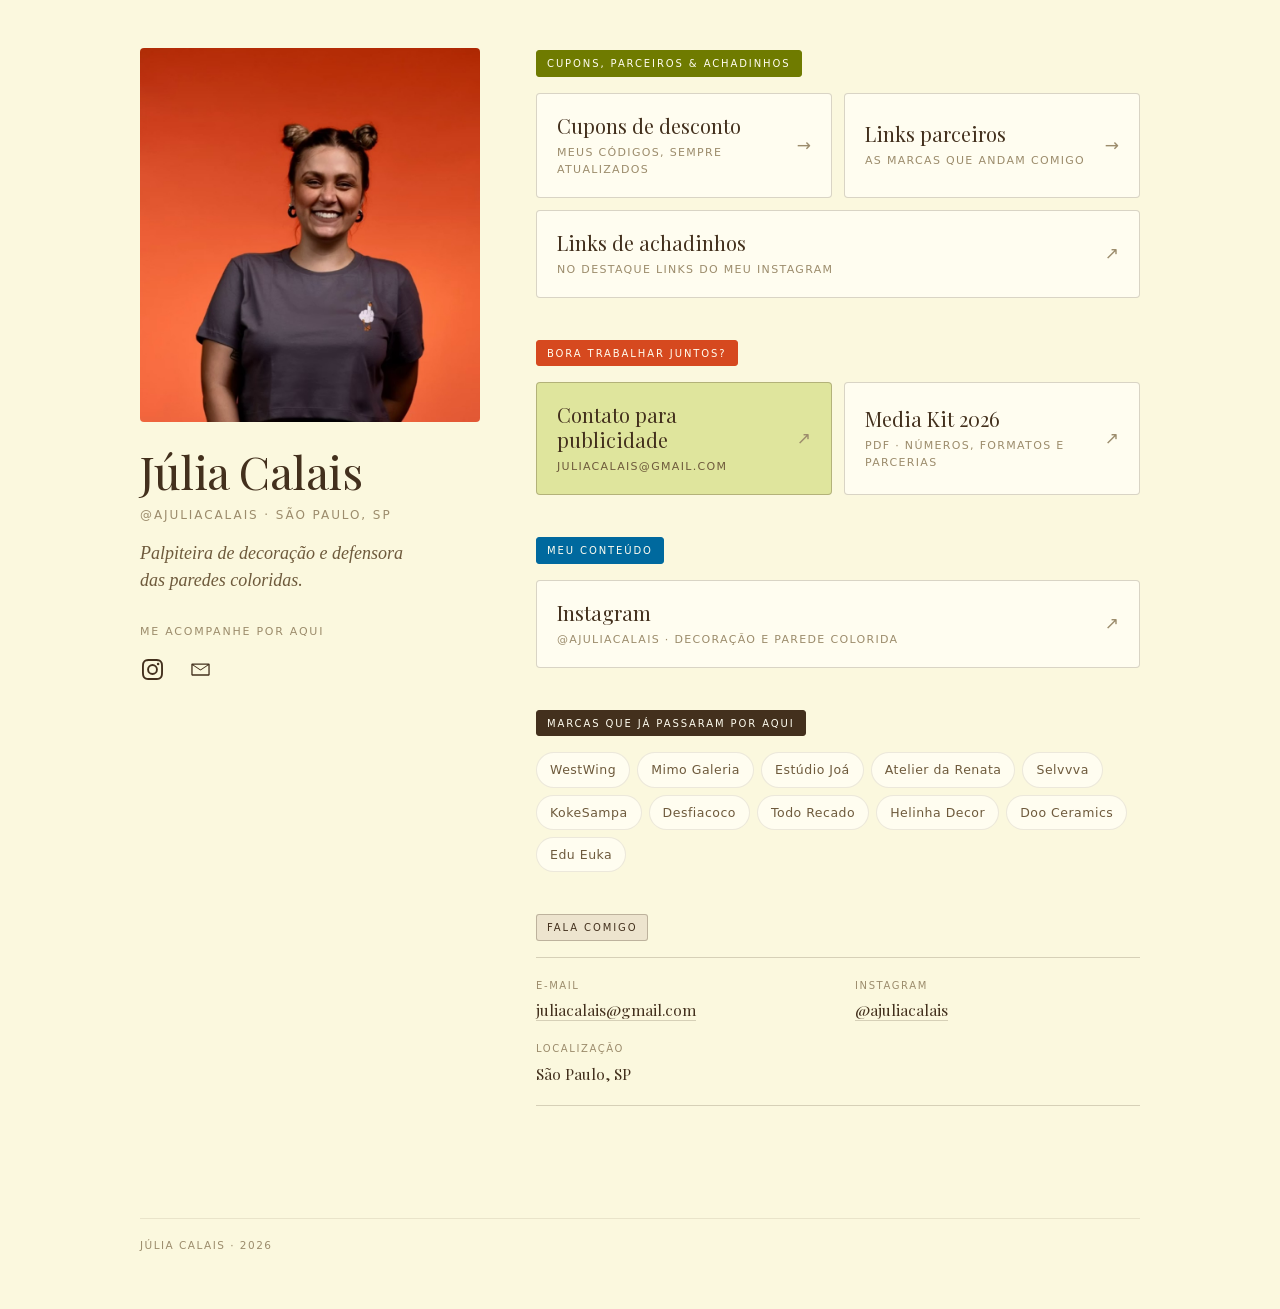
==== index.html @ 03462011 "Achadinhos: botão na home leva ao destaque LINKS do Instagram /links-de-produtos/ passa a redirecion" ====
<!doctype html>
<html lang="pt-BR">
<head>
<meta charset="utf-8">
<meta name="viewport" content="width=device-width, initial-scale=1, viewport-fit=cover">

<title>Júlia Calais — meus links</title>
<meta name="description" content="Palpiteira de decoração e defensora das paredes coloridas. Contato para publicidade, media kit, cupons de desconto, links parceiros e achadinhos — tudo reunido em um lugar só.">
<meta name="robots" content="index, follow, max-image-preview:large">
<meta name="theme-color" content="#FBF8DE">
<meta name="author" content="Júlia Calais">

<link rel="canonical" href="https://links.juliacalais.com/">

<meta property="og:type" content="profile">
<meta property="og:locale" content="pt_BR">
<meta property="og:site_name" content="Júlia Calais">
<meta property="og:title" content="Júlia Calais — meus links">
<meta property="og:description" content="Palpiteira de decoração e defensora das paredes coloridas. Todos os meus links reunidos em um lugar só.">
<meta property="og:url" content="https://links.juliacalais.com/">
<meta property="og:image" content="https://links.juliacalais.com/assets/img/og.jpg">
<meta property="og:image:secure_url" content="https://links.juliacalais.com/assets/img/og.jpg">
<meta property="og:image:type" content="image/jpeg">
<meta property="og:image:width" content="1200">
<meta property="og:image:height" content="630">
<meta property="og:image:alt" content="Júlia Calais sorrindo, sobre fundo laranja">
<meta property="profile:first_name" content="Júlia">
<meta property="profile:last_name" content="Calais">
<meta property="profile:username" content="ajuliacalais">
<meta name="twitter:card" content="summary_large_image">
<meta name="twitter:title" content="Júlia Calais — meus links">
<meta name="twitter:description" content="Palpiteira de decoração e defensora das paredes coloridas.">
<meta name="twitter:image" content="https://links.juliacalais.com/assets/img/og.jpg">

<link rel="icon" href="assets/img/icon-32.png?v=2" sizes="32x32">
<link rel="apple-touch-icon" href="assets/img/icon-180.png?v=2">

<link rel="preload" href="assets/fonts/playfair-latin.woff2" as="font" type="font/woff2" crossorigin>
<link rel="stylesheet" href="assets/styles.css">

<script type="application/ld+json">
{
  "@context":"https://schema.org",
  "@graph":[
    {
      "@type":"WebSite",
      "@id":"https://links.juliacalais.com/#site",
      "url":"https://links.juliacalais.com/",
      "name":"Júlia Calais",
      "inLanguage":"pt-BR",
      "publisher":{"@id":"https://links.juliacalais.com/#pessoa"}
    },
    {
      "@type":"ProfilePage",
      "@id":"https://links.juliacalais.com/#pagina",
      "url":"https://links.juliacalais.com/",
      "name":"Júlia Calais — meus links",
      "isPartOf":{"@id":"https://links.juliacalais.com/#site"},
      "about":{"@id":"https://links.juliacalais.com/#pessoa"},
      "inLanguage":"pt-BR"
    },
    {
      "@type":"Person",
      "@id":"https://links.juliacalais.com/#pessoa",
      "name":"Júlia Calais",
      "alternateName":"@ajuliacalais",
      "description":"Palpiteira de decoração e defensora das paredes coloridas",
      "jobTitle":"Criadora de conteúdo de decoração",
      "image":"https://links.juliacalais.com/assets/img/og.jpg",
      "email":"juliacalais@gmail.com",
      "address":{"@type":"PostalAddress","addressLocality":"São Paulo","addressRegion":"SP","addressCountry":"BR"},
      "sameAs":["https://www.instagram.com/ajuliacalais/"]
    }
  ]
}
</script>
</head>

<body>
<a class="skip" href="#conteudo">Pular para o conteúdo</a>

<div class="page page--home">

  <!-- ══ trilho: retrato, nome e redes (fixo no desktop) ══ -->
  <div class="rail">
    <div class="cover">
      <img src="assets/img/hero.jpg" width="950" height="1045" alt="Júlia Calais sorrindo, sobre um fundo laranja" fetchpriority="high">
    </div>

    <header>
      <h1 class="name">Júlia Calais</h1>
      <p class="handle">@ajuliacalais · São Paulo, SP</p>
      <p class="bio">Palpiteira de decoração e defensora das paredes coloridas.</p>
    </header>

    <p class="socials-label" id="redes">Me acompanhe por aqui</p>
    <ul class="socials" aria-labelledby="redes">
      <li><a href="https://www.instagram.com/ajuliacalais/" aria-label="Instagram de Júlia Calais" rel="me noopener" target="_blank">
        <svg viewBox="0 0 24 24" aria-hidden="true" focusable="false"><path d="M12 2.16c3.2 0 3.58.01 4.85.07 1.17.05 1.8.25 2.23.41.56.22.96.48 1.38.9.42.42.68.82.9 1.38.16.42.36 1.06.41 2.23.06 1.27.07 1.65.07 4.85s-.01 3.58-.07 4.85c-.05 1.17-.25 1.8-.41 2.23-.22.56-.48.96-.9 1.38-.42.42-.82.68-1.38.9-.42.16-1.06.36-2.23.41-1.27.06-1.65.07-4.85.07s-3.58-.01-4.85-.07c-1.17-.05-1.8-.25-2.23-.41a3.8 3.8 0 0 1-1.38-.9 3.8 3.8 0 0 1-.9-1.38c-.16-.42-.36-1.06-.41-2.23-.06-1.27-.07-1.65-.07-4.85s.01-3.58.07-4.85c.05-1.17.25-1.8.41-2.23.22-.56.48-.96.9-1.38.42-.42.82-.68 1.38-.9.42-.16 1.06-.36 2.23-.41C8.42 2.17 8.8 2.16 12 2.16ZM12 0C8.74 0 8.33.01 7.05.07 5.78.13 4.9.33 4.14.63c-.79.3-1.46.72-2.13 1.38C1.35 2.68.93 3.35.63 4.14.33 4.9.13 5.78.07 7.05.01 8.33 0 8.74 0 12s.01 3.67.07 4.95c.06 1.27.26 2.15.56 2.91.3.79.72 1.46 1.38 2.13.67.66 1.34 1.08 2.13 1.38.76.3 1.64.5 2.91.56C8.33 23.99 8.74 24 12 24s3.67-.01 4.95-.07c1.27-.06 2.15-.26 2.91-.56.79-.3 1.46-.72 2.13-1.38.66-.67 1.08-1.34 1.38-2.13.3-.76.5-1.64.56-2.91.06-1.28.07-1.69.07-4.95s-.01-3.67-.07-4.95c-.06-1.27-.26-2.15-.56-2.91-.3-.79-.72-1.46-1.38-2.13C21.32 1.35 20.65.93 19.86.63 19.1.33 18.22.13 16.95.07 15.67.01 15.26 0 12 0Zm0 5.84a6.16 6.16 0 1 0 0 12.32 6.16 6.16 0 0 0 0-12.32ZM12 16a4 4 0 1 1 0-8 4 4 0 0 1 0 8Zm7.85-10.4a1.44 1.44 0 1 1-2.88 0 1.44 1.44 0 0 1 2.88 0Z"/></svg>
      </a></li>
      <li><a href="mailto:juliacalais@gmail.com" aria-label="Enviar e-mail para Júlia Calais">
        <svg viewBox="0 0 24 24" aria-hidden="true" focusable="false"><path d="M2.5 5h19c.55 0 1 .45 1 1v12c0 .55-.45 1-1 1h-19c-.55 0-1-.45-1-1V6c0-.55.45-1 1-1Zm.5 2.2V17.5h18V7.2l-8.53 5.75a.9.9 0 0 1-1 0L3 7.2Zm.9-.7L12 11.9 20.1 6.5H3.9Z"/></svg>
      </a></li>
    </ul>
  </div>

  <!-- ══ conteúdo ══ -->
  <main class="content" id="conteudo">

    <!-- ── 1 · cupons, parceiros e achadinhos ── -->
    <section class="tone tone--oliva" aria-labelledby="s-cupons">
      <h2 class="eyebrow" id="s-cupons">Cupons, parceiros &amp; achadinhos</h2>
      <div class="links">

        <a class="link" href="cupons-de-desconto/">
          <span class="link__text">
            <span class="link__title">Cupons de desconto</span>
            <span class="link__sub">Meus códigos, sempre atualizados</span>
          </span>
          <span class="link__arrow" aria-hidden="true">→</span>
        </a>

        <a class="link" href="parceiros/">
          <span class="link__text">
            <span class="link__title">Links parceiros</span>
            <span class="link__sub">As marcas que andam comigo</span>
          </span>
          <span class="link__arrow" aria-hidden="true">→</span>
        </a>

        <a class="link" href="https://www.instagram.com/stories/highlights/18036806789789327/" target="_blank" rel="noopener">
          <span class="link__text">
            <span class="link__title">Links de achadinhos</span>
            <span class="link__sub">No destaque LINKS do meu Instagram</span>
          </span>
          <span class="link__arrow" aria-hidden="true">↗</span>
        </a>

      </div>
    </section>

    <!-- ── 2 · publicidade ── -->
    <section class="tone tone--terracota" aria-labelledby="s-publicidade">
      <h2 class="eyebrow" id="s-publicidade">Bora trabalhar juntos?</h2>
      <div class="links">

        <a class="link link--primary" href="mailto:juliacalais@gmail.com?subject=Proposta%20de%20parceria%20%E2%80%94%20%40ajuliacalais">
          <span class="link__text">
            <span class="link__title">Contato para publicidade</span>
            <span class="link__sub">juliacalais@gmail.com</span>
          </span>
          <span class="link__arrow" aria-hidden="true">↗</span>
        </a>

        <a class="link" href="assets/media-kit/media-kit-julia-calais-2026.pdf" target="_blank" rel="noopener" type="application/pdf">
          <span class="link__text">
            <span class="link__title">Media Kit 2026</span>
            <span class="link__sub">PDF · números, formatos e parcerias</span>
          </span>
          <span class="link__arrow" aria-hidden="true">↗</span>
        </a>

      </div>
    </section>

    <!-- ── 3 · conteúdo ── -->
    <section class="tone tone--azul" aria-labelledby="s-conteudo">
      <h2 class="eyebrow" id="s-conteudo">Meu conteúdo</h2>
      <div class="links links--single">

        <a class="link" href="https://www.instagram.com/ajuliacalais/" rel="me noopener" target="_blank">
          <span class="link__text">
            <span class="link__title">Instagram</span>
            <span class="link__sub">@ajuliacalais · decoração e parede colorida</span>
          </span>
          <span class="link__arrow" aria-hidden="true">↗</span>
        </a>

      </div>
    </section>

    <!-- ── 4 · marcas ── -->
    <section class="tone tone--tinta" aria-labelledby="s-marcas">
      <h2 class="eyebrow" id="s-marcas">Marcas que já passaram por aqui</h2>
      <ul class="brands">
        <li>WestWing</li><li>Mimo Galeria</li><li>Estúdio Joá</li><li>Atelier da Renata</li>
        <li>Selvvva</li><li>KokeSampa</li><li>Desfiacoco</li><li>Todo Recado</li>
        <li>Helinha Decor</li><li>Doo Ceramics</li><li>Edu Euka</li>
      </ul>
    </section>

    <!-- ── 5 · contato ── -->
    <section class="tone tone--areia" aria-labelledby="s-contato">
      <h2 class="eyebrow" id="s-contato">Fala comigo</h2>
      <dl class="contact">
        <div>
          <dt>E-mail</dt>
          <dd><a href="mailto:juliacalais@gmail.com">juliacalais@gmail.com</a></dd>
        </div>
        <div>
          <dt>Instagram</dt>
          <dd><a href="https://www.instagram.com/ajuliacalais/" rel="me noopener" target="_blank">@ajuliacalais</a></dd>
        </div>
        <div>
          <dt>Localização</dt>
          <dd>São Paulo, SP</dd>
        </div>
      </dl>
    </section>

  </main>

  <footer class="foot">
    <span>Júlia Calais · 2026</span>
  </footer>

</div>
</body>
</html>
---- assets/styles.css ----
/* ═══════════════════════════════════════════════════════════════
   bio.ajuliacalais — folha de estilo única

   Identidade herdada do Media Kit 2026 (creme / marrom / terracota / limão).
   Tema único proposital: a página é a marca, não inverte no modo escuro.

   Grades de tela
     base      até 599px   celular — coluna cheia, capa sangrando
     ≥ 600px   tablet      coluna com respiro, capa emoldurada
     ≥ 1024px  desktop     home em duas colunas, retrato fixo à esquerda
     ≥ 1440px  telas largas
   ═══════════════════════════════════════════════════════════════ */

/* ── tipografia própria (self-hosted, sem CDN) ─────────────── */
@font-face{
  font-family:"Playfair Display"; font-style:normal; font-weight:400;
  font-display:swap; src:url("fonts/playfair-latin-ext.woff2") format("woff2");
  unicode-range:U+0100-02BA,U+02BD-02C5,U+02C7-02CC,U+02CE-02D7,U+02DD-02FF,U+0304,U+0308,U+0329,
    U+1D00-1DBF,U+1E00-1E9F,U+1EF2-1EFF,U+2020,U+20A0-20AB,U+20AD-20C0,U+2113,U+2C60-2C7F,U+A720-A7FF;
}
@font-face{
  font-family:"Playfair Display"; font-style:normal; font-weight:400;
  font-display:swap; src:url("fonts/playfair-latin.woff2") format("woff2");
  unicode-range:U+0000-00FF,U+0131,U+0152-0153,U+02BB-02BC,U+02C6,U+02DA,U+02DC,U+0304,U+0308,U+0329,
    U+2000-206F,U+20AC,U+2122,U+2191,U+2193,U+2212,U+2215,U+FEFF,U+FFFD;
}

/* ── tokens ────────────────────────────────────────────────── */
:root{
  color-scheme:light;

  --ground:#FBF8DE;      /* creme — fundo da página            */
  --card:#FFFDF0;        /* creme claro — superfície dos cards  */
  --lime:#DFE59D;        /* limão — ação prioritária            */
  --ink:#43301D;         /* marrom profundo — texto             */
  --ink-2:#6E5A3C;
  --ink-3:#9C8C6C;
  --accent:#D6491F;      /* terracota — hover, foco, destaques  */
  --rule:rgba(67,48,29,.20);
  --rule-soft:rgba(67,48,29,.10);

  --pad:20px;            /* respiro lateral — cresce por grade  */
  --col:100%;            /* largura do miolo — cresce por grade */
  --gap:10px;            /* vão entre itens de lista            */
  --radius:4px;

  --f-display:"Playfair Display","Didot","Bodoni 72",Georgia,"Times New Roman",serif;
  --f-body:Georgia,"Charter","Iowan Old Style",Palatino,serif;
  --f-ui:"Avenir Next","Futura","Helvetica Neue",system-ui,-apple-system,Arial,sans-serif;
}

*,*::before,*::after{box-sizing:border-box}

html{
  -webkit-text-size-adjust:100%;
  scroll-behavior:smooth;
}

body{
  margin:0;
  background:var(--ground);
  color:var(--ink);
  font-family:var(--f-body);
  font-size:17px;
  line-height:1.55;
  -webkit-font-smoothing:antialiased;
  -moz-osx-font-smoothing:grayscale;
  overflow-x:hidden;          /* nada empurra a página de lado */
}

img{max-width:100%; display:block; height:auto}
a{color:inherit}
h1,h2,h3{font-weight:400; margin:0}

:focus-visible{outline:2px solid var(--accent); outline-offset:3px; border-radius:2px}

/* pular para o conteúdo — teclado e leitor de tela */
.skip{
  position:absolute; left:-9999px; top:0;
  background:var(--ink); color:var(--ground);
  font-family:var(--f-ui); font-size:13px;
  padding:12px 18px; z-index:99; border-radius:0 0 var(--radius) 0;
}
.skip:focus{left:0}

/* ── esqueleto ─────────────────────────────────────────────── */
.page{
  width:100%;
  max-width:var(--col);
  margin:0 auto;
  padding:0 var(--pad) 56px;
}

/* ── capa ──────────────────────────────────────────────────── */
.cover{margin:0 calc(var(--pad) * -1) 26px}
.cover img{
  width:100%;
  aspect-ratio:950/1045;
  object-fit:cover;
  object-position:center 20%;
}

/* ── cabeçalho ─────────────────────────────────────────────── */
.name{
  font-family:var(--f-display);
  font-size:clamp(36px,9vw,46px);
  line-height:1.04;
  letter-spacing:-.01em;
  text-wrap:balance;
}
.handle{
  font-family:var(--f-ui);
  font-size:12px;
  letter-spacing:.16em;
  text-transform:uppercase;
  color:var(--ink-3);
  margin:10px 0 0;
}
.bio{
  font-style:italic;
  font-size:clamp(17px,4.4vw,18px);
  line-height:1.45;
  color:var(--ink-2);
  margin:16px 0 0;
  max-width:32ch;
}

/* ── redes sociais ─────────────────────────────────────────── */
.socials-label{
  font-family:var(--f-ui);
  font-size:11px;
  letter-spacing:.16em;
  text-transform:uppercase;
  color:var(--ink-3);
  margin:30px 0 8px;
}
.socials{
  display:flex;
  gap:4px;
  list-style:none;
  padding:0;
  margin:0 0 34px -10px;    /* alinha o glifo à margem, não a área de toque */
}
.socials a{
  display:grid;
  place-items:center;
  width:44px; height:44px;   /* alvo de toque confortável */
  color:var(--ink);
  transition:color .14s ease, transform .14s ease;
}
.socials a:hover{color:var(--accent); transform:translateY(-2px)}
.socials svg{width:21px; height:21px; fill:currentColor}

/* ── rótulo de seção (a "etiqueta" do deck) ────────────────── */
.eyebrow{
  display:inline-block;
  font-family:var(--f-ui);
  font-size:10px;
  font-weight:500;
  letter-spacing:.19em;
  text-transform:uppercase;
  color:var(--ink);
  border:1.5px solid var(--ink);
  border-radius:3px;
  padding:5px 10px 4px;
  margin:0 0 16px;
}
section{margin:0 0 40px}
section:last-of-type{margin-bottom:0}

/* ── cor por seção (home) ──────────────────────────────────
   Toque discreto: a cor de cada seção aparece só na etiqueta do
   título e no hover dos botões. O fundo continua o creme de sempre. */
.tone--terracota{--tone:var(--accent); --tone-fg:var(--card)}
.tone--oliva{--tone:#6F7B00; --tone-fg:var(--card)}   /* oliva do Media Kit, escurecido para o texto creme passar no contraste */
.tone--azul{--tone:#00699E; --tone-fg:var(--card)}
.tone--tinta{--tone:var(--ink); --tone-fg:var(--card)}
.tone--areia{--tone:#EDE4CE; --tone-fg:var(--ink)}

.tone .eyebrow{background:var(--tone); border-color:var(--tone); color:var(--tone-fg)}
.tone--areia .eyebrow{border-color:rgba(67,48,29,.28)}

.tone .link:hover{background:var(--tone); border-color:var(--tone); color:var(--tone-fg)}
.tone .link:hover .link__sub,
.tone .link:hover .link__arrow{color:var(--tone-fg)}
.tone .link:hover .link__sub{opacity:.75}

/* ── botões de link ────────────────────────────────────────── */
.links{display:grid; gap:var(--gap)}

.link{
  display:flex;
  align-items:center;
  gap:16px;
  padding:17px 18px;
  background:var(--card);
  border:1px solid var(--rule);
  border-radius:var(--radius);
  text-decoration:none;
  color:var(--ink);
  min-height:64px;
  transition:background .14s ease, border-color .14s ease, color .14s ease, transform .14s ease;
}
.link:hover{
  background:var(--accent);
  border-color:var(--accent);
  color:var(--card);
  transform:translateY(-1px);
}
.link__text{flex:1; min-width:0}
.link__title{
  font-family:var(--f-display);
  font-size:19px;
  line-height:1.25;
  display:block;
}
.link__sub{
  font-family:var(--f-ui);
  font-size:11px;
  overflow-wrap:break-word;
  letter-spacing:.12em;
  text-transform:uppercase;
  color:var(--ink-3);
  display:block;
  margin-top:6px;
  transition:color .14s ease;
}
.link:hover .link__sub{color:rgba(255,253,240,.75)}
.link__arrow{
  flex:none;
  font-family:var(--f-ui);
  font-size:17px;
  line-height:1;
  color:var(--ink-3);
  transition:color .14s ease, transform .14s ease;
}
.link:hover .link__arrow{color:var(--card); transform:translate(2px,-2px)}

.link--primary{background:var(--lime); border-color:rgba(67,48,29,.28)}
.link--primary .link__sub{color:var(--ink-2)}

/* item ainda sem destino definido */
.link[data-todo][href="#"]{opacity:.6}

.coupon__cta{
  display:inline-flex;
  align-items:center;
  gap:8px;
  font-family:var(--f-ui);
  font-size:11px;
  letter-spacing:.14em;
  text-transform:uppercase;
  color:var(--accent);
  text-decoration:none;
  margin-top:16px;
  border-bottom:1px solid transparent;
  padding-bottom:2px;
  transition:border-color .14s ease;
}
.coupon__cta:hover{border-bottom-color:var(--accent)}

/* ── marcas ────────────────────────────────────────────────── */
.brands{display:flex; flex-wrap:wrap; gap:7px; list-style:none; padding:0; margin:0}
.brands li{
  font-family:var(--f-ui);
  font-size:12.5px;
  letter-spacing:.04em;
  color:var(--ink-2);
  border:1px solid var(--rule-soft);
  border-radius:999px;
  padding:7px 13px;
  background:var(--card);
}

/* ── contato ───────────────────────────────────────────────── */
/* A grade se distribui sozinha: cada item pede no mínimo 210px, então o
   número de colunas cai de 3 para 2 para 1 conforme a tela aperta — o
   e-mail nunca fica espremido. Sem divisórias verticais, que quebravam
   quando a contagem de colunas mudava; a separação vem do vão. */
.contact{
  border-top:1px solid var(--rule);
  border-bottom:1px solid var(--rule);
  display:grid;
  grid-template-columns:repeat(auto-fit,minmax(210px,1fr));
  gap:20px 34px;
  padding:20px 0;
  margin:0;
}
.contact > div{min-width:0}
.contact dt{
  font-family:var(--f-ui);
  font-size:10px;
  letter-spacing:.16em;
  text-transform:uppercase;
  color:var(--ink-3);
}
.contact dd{
  margin:7px 0 0;
  font-family:var(--f-display);
  font-size:15.5px;
  line-height:1.35;
  overflow-wrap:break-word;   /* rede de segurança para o e-mail */
}
.contact a{text-decoration:none; border-bottom:1px solid var(--rule); transition:color .14s, border-color .14s}
.contact a:hover{color:var(--accent); border-bottom-color:var(--accent)}

/* ── rodapé ────────────────────────────────────────────────── */
.foot{
  margin-top:44px;
  padding-top:18px;
  border-top:1px solid var(--rule-soft);
  font-family:var(--f-ui);
  font-size:10.5px;
  letter-spacing:.14em;
  text-transform:uppercase;
  color:var(--ink-3);
  display:flex;
  justify-content:space-between;
  gap:16px;
  flex-wrap:wrap;
}

/* ═══════════════ PÁGINAS INTERNAS ═══════════════ */

.topbar{display:flex; align-items:center; padding:18px 0 2px}
.back{
  display:inline-flex;
  align-items:center;
  gap:9px;
  font-family:var(--f-ui);
  font-size:11px;
  letter-spacing:.15em;
  text-transform:uppercase;
  color:var(--ink-2);
  text-decoration:none;
  padding:10px 0;
  transition:color .14s ease;
}
.back:hover{color:var(--accent)}
.back span[aria-hidden]{font-size:14px; line-height:1}

.subhead{margin:12px 0 20px}
.subhead h1{
  font-family:var(--f-display);
  font-size:clamp(31px,8vw,40px);
  line-height:1.08;
  letter-spacing:-.01em;
  text-wrap:balance;
}
.subhead p{
  font-size:clamp(15.5px,4.2vw,16.5px);
  line-height:1.5;
  color:var(--ink-2);
  margin:14px 0 0;
  max-width:46ch;
}

/* ── abas — sempre alcançáveis ao rolar ────────────────────── */
.tabs-wrap{
  position:sticky;
  top:0;
  z-index:10;
  background:var(--ground);
  border-bottom:1px solid var(--rule-soft);
  margin:0 calc(var(--pad) * -1) 28px;
  padding:10px var(--pad);
}
.tabs{
  display:flex;
  gap:6px;
  list-style:none;
  padding:0;
  margin:0;
  overflow-x:auto;              /* rola de lado no celular estreito */
  flex-wrap:nowrap;
  scrollbar-width:none;
  -webkit-overflow-scrolling:touch;
}
.tabs::-webkit-scrollbar{display:none}
.tabs li{flex:none}
.tabs a{
  display:inline-block;
  white-space:nowrap;
  font-family:var(--f-ui);
  font-size:11px;
  letter-spacing:.13em;
  text-transform:uppercase;
  color:var(--ink-2);
  text-decoration:none;
  border:1px solid var(--rule);
  border-radius:999px;
  padding:11px 15px;
  background:var(--card);
  transition:background .14s ease, color .14s ease, border-color .14s ease;
}
.tabs a:hover{border-color:var(--accent); color:var(--accent)}
.tabs a[aria-current="page"]{background:var(--ink); border-color:var(--ink); color:var(--ground)}

.group{margin:0 0 38px}
.group:last-of-type{margin-bottom:0}

/* ── cupom ─────────────────────────────────────────────────── */
.coupons{display:grid; gap:12px}

.coupon{
  background:var(--card);
  border:1px solid var(--rule);
  border-radius:var(--radius);
  padding:18px;
  display:flex;
  flex-direction:column;
}
.coupon__brand{font-family:var(--f-display); font-size:21px; line-height:1.2}
.coupon__desc{font-size:15px; line-height:1.45; color:var(--ink-2); margin:7px 0 0}
.coupon__row{display:flex; align-items:center; gap:12px; flex-wrap:wrap; margin-top:15px}
.coupon__code{
  display:inline-flex;
  align-items:center;
  gap:10px;
  font-family:var(--f-ui);
  font-size:14px;
  font-weight:600;
  letter-spacing:.11em;
  text-transform:uppercase;
  color:var(--ink);
  background:var(--ground);
  border:1.5px dashed var(--ink-3);   /* fio picotado: metáfora do cupom */
  border-radius:3px;
  padding:11px 13px;
  min-height:44px;
  cursor:pointer;
  transition:border-color .14s ease, color .14s ease, background .14s ease;
}
.coupon__code:hover{border-color:var(--accent); color:var(--accent)}
.coupon__code svg{width:14px; height:14px; fill:currentColor; flex:none; opacity:.65}
.coupon__terms{
  font-family:var(--f-ui);
  font-size:12.5px;
  line-height:1.5;
  color:var(--ink-3);
  margin:12px 0 0;
}
.coupon__code.is-copied{border-style:solid; border-color:var(--accent); background:var(--accent); color:var(--card)}
.coupon__code.is-copied svg{opacity:1}
.coupon__off{
  font-family:var(--f-ui);
  font-size:12px;
  letter-spacing:.11em;
  text-transform:uppercase;
  color:var(--ink-3);
}
.coupon__cta{margin-top:auto; align-self:flex-start; padding-top:16px}

/* ── aviso de conteúdo de exemplo ──────────────────────────── */
.note{
  border-left:3px solid var(--accent);
  background:var(--card);
  padding:14px 16px;
  margin:0 0 26px;
  font-size:14.5px;
  line-height:1.5;
  color:var(--ink-2);
  border-radius:0 var(--radius) var(--radius) 0;
}
.note b{color:var(--ink); font-weight:400}
.note code{font-family:var(--f-ui); font-size:13px; background:var(--ground); padding:1px 5px; border-radius:3px}

/* ── página 404 ────────────────────────────────────────────── */
.notfound{padding:80px 0 60px; max-width:420px; margin:0 auto}
.notfound h1{font-family:var(--f-display); font-size:clamp(32px,8vw,40px); margin-bottom:12px}
.notfound p{color:var(--ink-2); margin:0 0 28px}

/* ═══════════════ GRADE: TABLET ≥ 600px ═══════════════ */
@media (min-width:600px){
  :root{--pad:32px; --col:600px; --gap:11px}

  body{font-size:17.5px}

  .cover{
    margin:28px 0 28px;
    border-radius:var(--radius);
    overflow:hidden;
  }
  .cover img{aspect-ratio:16/11}

  .tabs-wrap{margin-left:0; margin-right:0; padding-left:0; padding-right:0}
  .tabs{flex-wrap:wrap; overflow:visible}

  /* listas em duas colunas assim que houver espaço */
  .links,
  .coupons{grid-template-columns:repeat(2,minmax(0,1fr))}
  .links--single{grid-template-columns:1fr}

  /* sobrando um item ímpar no fim, ele ocupa a linha toda — sem buraco */
  .links > :last-child:nth-child(odd),
  .coupons > :last-child:nth-child(odd){grid-column:1 / -1}
}

/* ═══════════════ GRADE: DESKTOP ≥ 1024px ═══════════════ */
@media (min-width:1024px){
  :root{--pad:40px; --col:1080px; --gap:12px}

  /* home em duas colunas: retrato fixo à esquerda, conteúdo rolando à direita */
  .page--home{
    display:grid;
    grid-template-columns:minmax(0,340px) minmax(0,1fr);
    gap:56px;
    align-items:start;
    padding-top:48px;
  }
  .rail{
    position:sticky;
    top:48px;
    align-self:start;
  }
  .rail .cover{margin:0 0 26px}
  .rail .cover img{aspect-ratio:950/1045}
  .rail .socials{margin-bottom:0}
  .content{min-width:0}
  .content > section:first-child{margin-top:0}

  /* o rodapé volta a atravessar as duas colunas */
  .page--home > .foot{grid-column:1 / -1; margin-top:56px}

  /* páginas internas ganham corpo, sem virar parede de texto */
  .page--inner{max-width:840px}
  .tabs-wrap{top:0; padding-top:14px; padding-bottom:14px}

  .link{padding:19px 20px}
  .link__title{font-size:20px}
}

/* ═══════════════ GRADE: TELAS LARGAS ≥ 1440px ═══════════════ */
@media (min-width:1440px){
  :root{--col:1160px}
  .page--home{grid-template-columns:minmax(0,380px) minmax(0,1fr); gap:72px}
}

/* ── quem prefere menos movimento ──────────────────────────── */
@media (prefers-reduced-motion:reduce){
  html{scroll-behavior:auto}
  *{transition:none !important; animation:none !important}
  .link:hover,.socials a:hover{transform:none}
}

/* ── impressão ─────────────────────────────────────────────── */
@media print{
  .tabs-wrap,.socials,.skip{display:none}
  .link,.coupon{border-color:#999; break-inside:avoid}
  body{background:#fff}
}
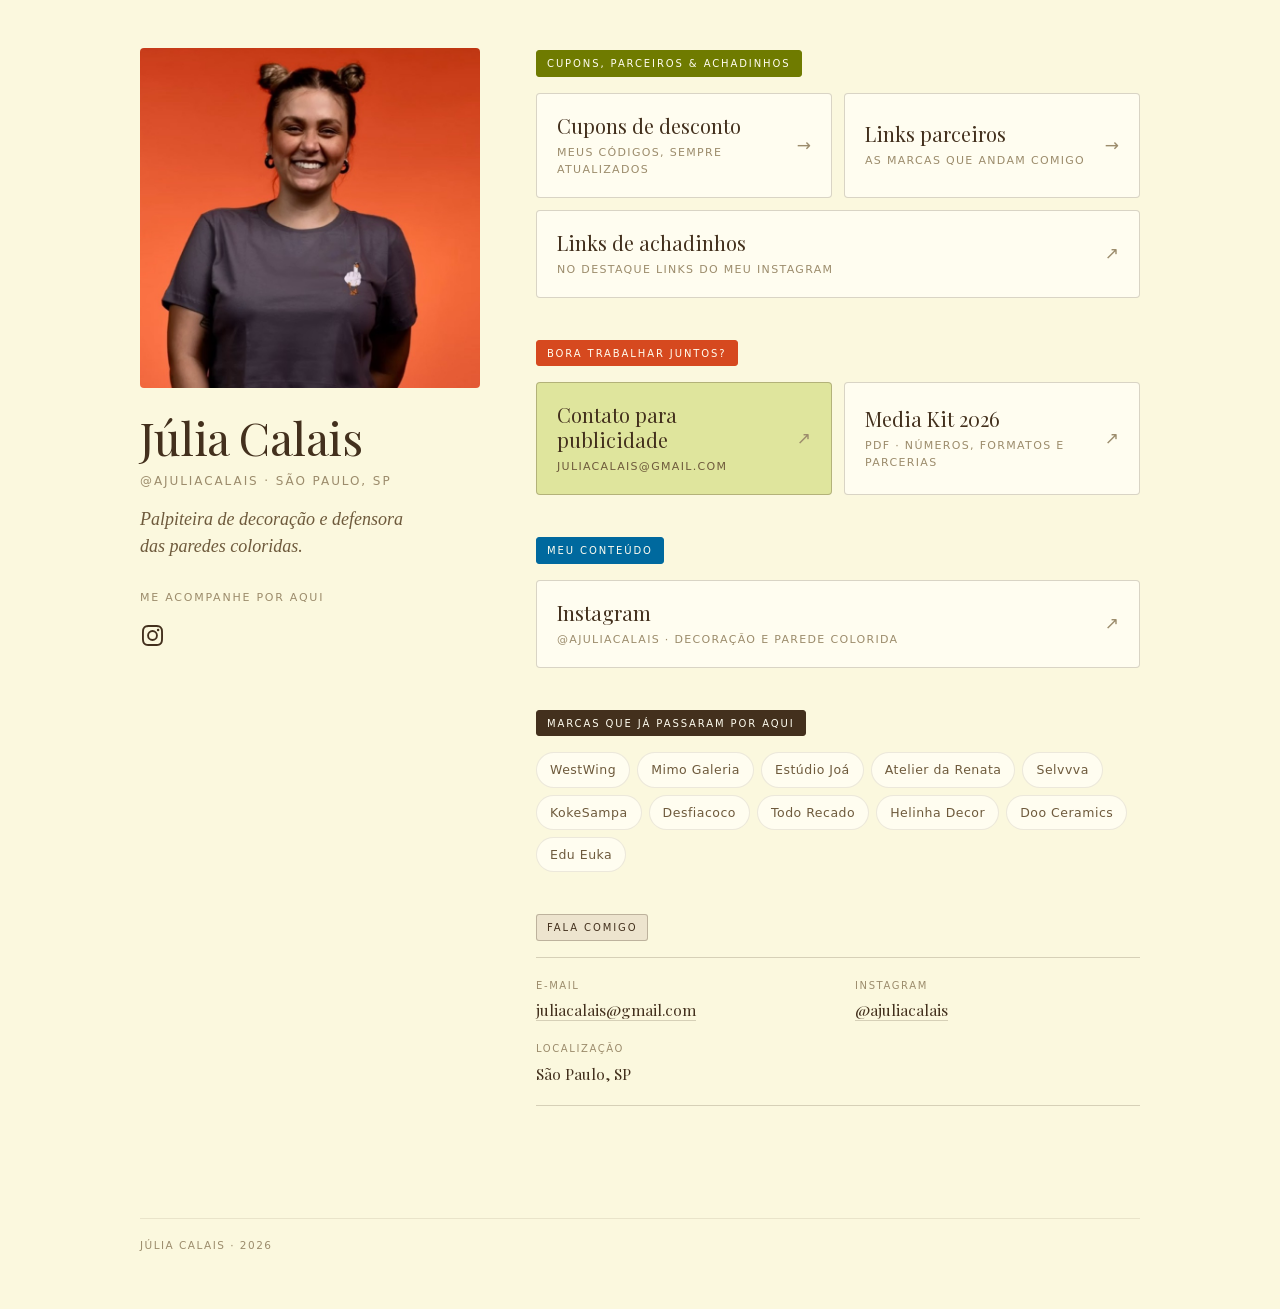
==== commit 11004e4c: "Capa em enquadramento quadrado fixo; tira o ícone de e-mail das redes A foto já sai recortada (rosto" ====
--- a/index.html
+++ b/index.html
@@ -84,7 +84,7 @@
   <!-- ══ trilho: retrato, nome e redes (fixo no desktop) ══ -->
   <div class="rail">
     <div class="cover">
-      <img src="assets/img/hero.jpg" width="950" height="1045" alt="Júlia Calais sorrindo, sobre um fundo laranja" fetchpriority="high">
+      <img src="assets/img/hero.jpg?v=2" width="730" height="730" alt="Júlia Calais sorrindo, sobre um fundo laranja" fetchpriority="high">
     </div>
 
     <header>
@@ -97,9 +97,6 @@
     <ul class="socials" aria-labelledby="redes">
       <li><a href="https://www.instagram.com/ajuliacalais/" aria-label="Instagram de Júlia Calais" rel="me noopener" target="_blank">
         <svg viewBox="0 0 24 24" aria-hidden="true" focusable="false"><path d="M12 2.16c3.2 0 3.58.01 4.85.07 1.17.05 1.8.25 2.23.41.56.22.96.48 1.38.9.42.42.68.82.9 1.38.16.42.36 1.06.41 2.23.06 1.27.07 1.65.07 4.85s-.01 3.58-.07 4.85c-.05 1.17-.25 1.8-.41 2.23-.22.56-.48.96-.9 1.38-.42.42-.82.68-1.38.9-.42.16-1.06.36-2.23.41-1.27.06-1.65.07-4.85.07s-3.58-.01-4.85-.07c-1.17-.05-1.8-.25-2.23-.41a3.8 3.8 0 0 1-1.38-.9 3.8 3.8 0 0 1-.9-1.38c-.16-.42-.36-1.06-.41-2.23-.06-1.27-.07-1.65-.07-4.85s.01-3.58.07-4.85c.05-1.17.25-1.8.41-2.23.22-.56.48-.96.9-1.38.42-.42.82-.68 1.38-.9.42-.16 1.06-.36 2.23-.41C8.42 2.17 8.8 2.16 12 2.16ZM12 0C8.74 0 8.33.01 7.05.07 5.78.13 4.9.33 4.14.63c-.79.3-1.46.72-2.13 1.38C1.35 2.68.93 3.35.63 4.14.33 4.9.13 5.78.07 7.05.01 8.33 0 8.74 0 12s.01 3.67.07 4.95c.06 1.27.26 2.15.56 2.91.3.79.72 1.46 1.38 2.13.67.66 1.34 1.08 2.13 1.38.76.3 1.64.5 2.91.56C8.33 23.99 8.74 24 12 24s3.67-.01 4.95-.07c1.27-.06 2.15-.26 2.91-.56.79-.3 1.46-.72 2.13-1.38.66-.67 1.08-1.34 1.38-2.13.3-.76.5-1.64.56-2.91.06-1.28.07-1.69.07-4.95s-.01-3.67-.07-4.95c-.06-1.27-.26-2.15-.56-2.91-.3-.79-.72-1.46-1.38-2.13C21.32 1.35 20.65.93 19.86.63 19.1.33 18.22.13 16.95.07 15.67.01 15.26 0 12 0Zm0 5.84a6.16 6.16 0 1 0 0 12.32 6.16 6.16 0 0 0 0-12.32ZM12 16a4 4 0 1 1 0-8 4 4 0 0 1 0 8Zm7.85-10.4a1.44 1.44 0 1 1-2.88 0 1.44 1.44 0 0 1 2.88 0Z"/></svg>
-      </a></li>
-      <li><a href="mailto:juliacalais@gmail.com" aria-label="Enviar e-mail para Júlia Calais">
-        <svg viewBox="0 0 24 24" aria-hidden="true" focusable="false"><path d="M2.5 5h19c.55 0 1 .45 1 1v12c0 .55-.45 1-1 1h-19c-.55 0-1-.45-1-1V6c0-.55.45-1 1-1Zm.5 2.2V17.5h18V7.2l-8.53 5.75a.9.9 0 0 1-1 0L3 7.2Zm.9-.7L12 11.9 20.1 6.5H3.9Z"/></svg>
       </a></li>
     </ul>
   </div>
--- a/assets/styles.css
+++ b/assets/styles.css
@@ -95,9 +95,9 @@
 .cover{margin:0 calc(var(--pad) * -1) 26px}
 .cover img{
   width:100%;
-  aspect-ratio:950/1045;
+  aspect-ratio:1/1;               /* a foto já vem recortada no enquadramento final */
   object-fit:cover;
-  object-position:center 20%;
+  object-position:center;
 }
 
 /* ── cabeçalho ─────────────────────────────────────────────── */
@@ -481,7 +481,6 @@
     border-radius:var(--radius);
     overflow:hidden;
   }
-  .cover img{aspect-ratio:16/11}
 
   .tabs-wrap{margin-left:0; margin-right:0; padding-left:0; padding-right:0}
   .tabs{flex-wrap:wrap; overflow:visible}
@@ -514,7 +513,6 @@
     align-self:start;
   }
   .rail .cover{margin:0 0 26px}
-  .rail .cover img{aspect-ratio:950/1045}
   .rail .socials{margin-bottom:0}
   .content{min-width:0}
   .content > section:first-child{margin-top:0}
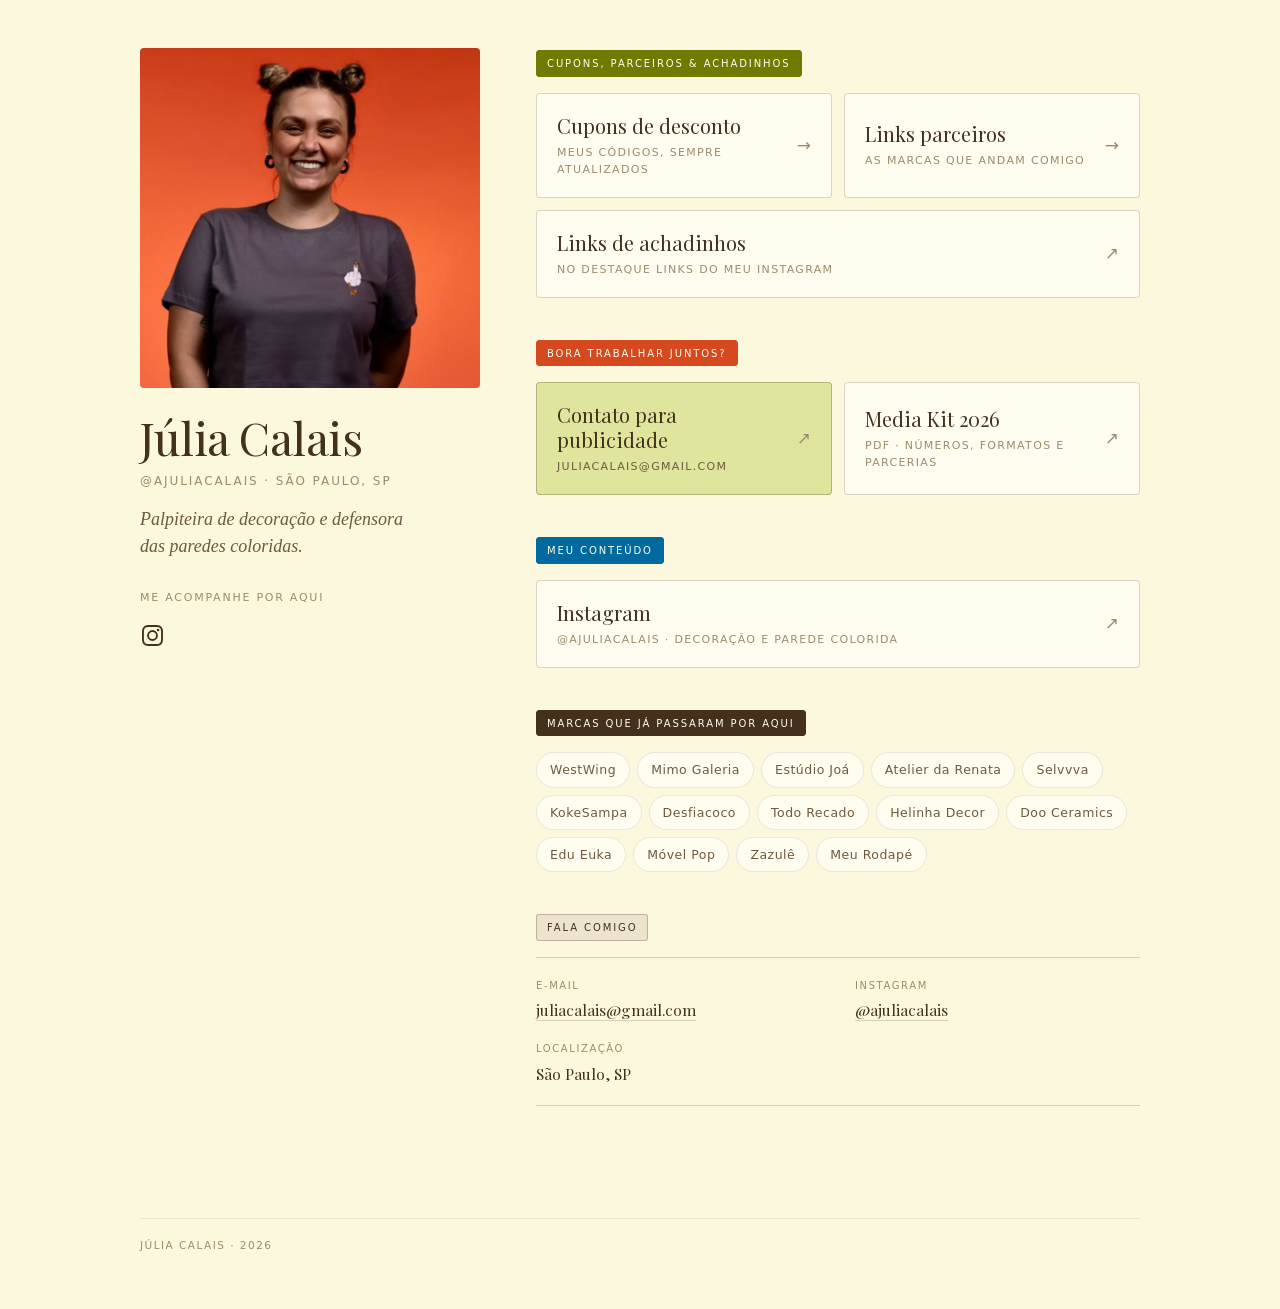
==== commit 2e568671: "Home: inclui Móvel Pop, Zazulê e Meu Rodapé nas marcas Co-Authored-By: Claude Opus 5 (1M context) <n" ====
--- a/index.html
+++ b/index.html
@@ -183,6 +183,7 @@
         <li>WestWing</li><li>Mimo Galeria</li><li>Estúdio Joá</li><li>Atelier da Renata</li>
         <li>Selvvva</li><li>KokeSampa</li><li>Desfiacoco</li><li>Todo Recado</li>
         <li>Helinha Decor</li><li>Doo Ceramics</li><li>Edu Euka</li>
+        <li>Móvel Pop</li><li>Zazulê</li><li>Meu Rodapé</li>
       </ul>
     </section>
 
--- a/assets/styles.css
+++ b/assets/styles.css
@@ -490,8 +490,9 @@
   .coupons{grid-template-columns:repeat(2,minmax(0,1fr))}
   .links--single{grid-template-columns:1fr}
 
-  /* sobrando um item ímpar no fim, ele ocupa a linha toda — sem buraco */
-  .links > :last-child:nth-child(odd),
+  /* sobrando um item ímpar no fim, ele ocupa a linha toda — sem buraco.
+     Na aba de parceiros não: lá todas as marcas têm o mesmo tamanho. */
+  .page--home .links > :last-child:nth-child(odd),
   .coupons > :last-child:nth-child(odd){grid-column:1 / -1}
 }
 
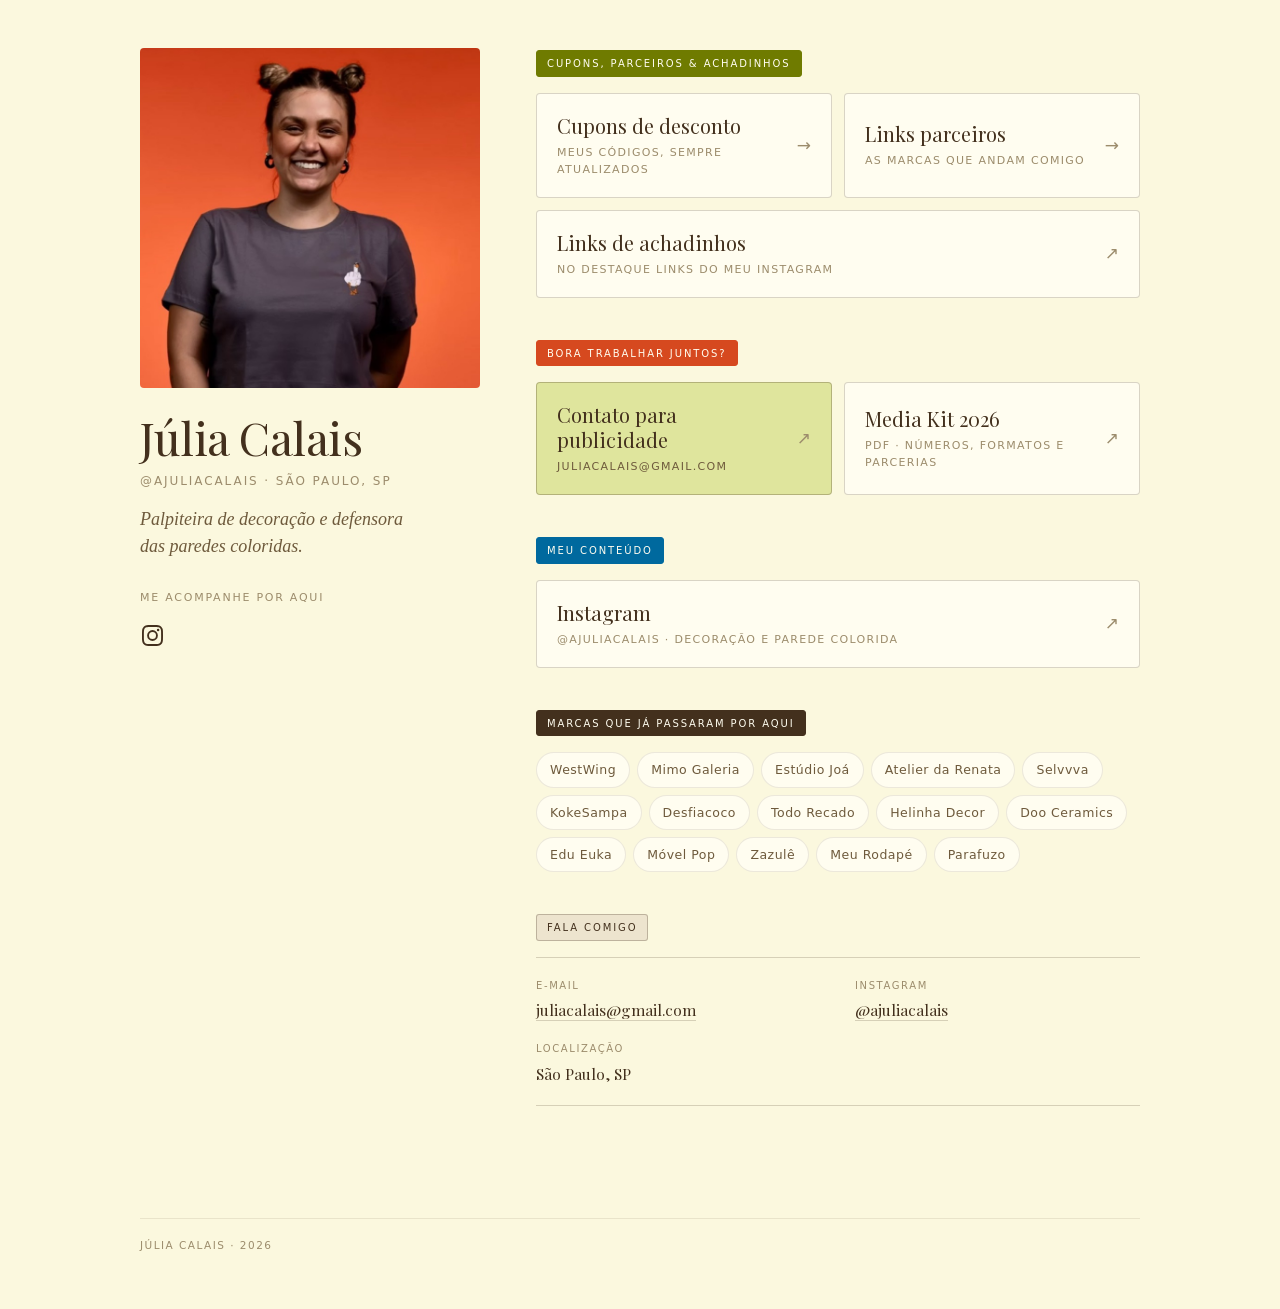
==== commit 3df5029f: "Home: inclui Parafuzo nas marcas Co-Authored-By: Claude Opus 5 (1M context) <noreply@anthropic.com>" ====
--- a/index.html
+++ b/index.html
@@ -183,7 +183,7 @@
         <li>WestWing</li><li>Mimo Galeria</li><li>Estúdio Joá</li><li>Atelier da Renata</li>
         <li>Selvvva</li><li>KokeSampa</li><li>Desfiacoco</li><li>Todo Recado</li>
         <li>Helinha Decor</li><li>Doo Ceramics</li><li>Edu Euka</li>
-        <li>Móvel Pop</li><li>Zazulê</li><li>Meu Rodapé</li>
+        <li>Móvel Pop</li><li>Zazulê</li><li>Meu Rodapé</li><li>Parafuzo</li>
       </ul>
     </section>
 
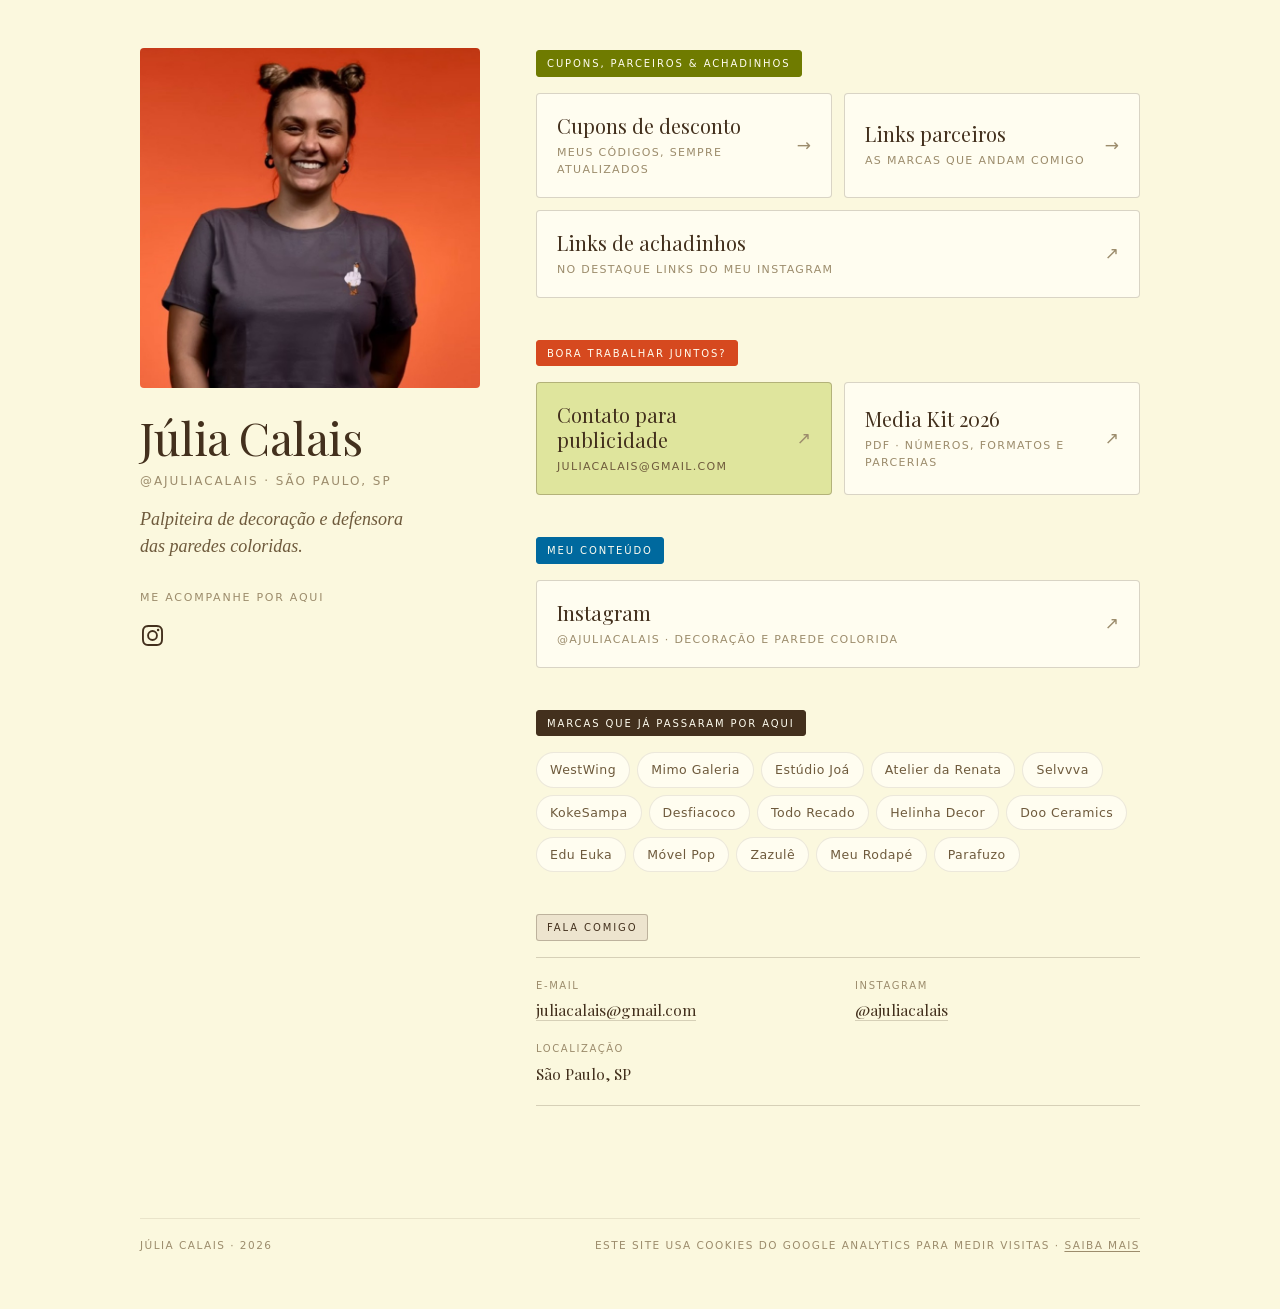
==== commit a13cf602: "Rodapé: aviso de cookies do Google Analytics (LGPD) Co-Authored-By: Claude Opus 5 (1M context) <nore" ====
--- a/index.html
+++ b/index.html
@@ -1,6 +1,15 @@
 <!doctype html>
 <html lang="pt-BR">
 <head>
+<!-- Google tag (gtag.js) -->
+<script async src="https://www.googletagmanager.com/gtag/js?id=G-2QK9WZHWXT"></script>
+<script>
+  window.dataLayer = window.dataLayer || [];
+  function gtag(){dataLayer.push(arguments);}
+  gtag('js', new Date());
+
+  gtag('config', 'G-2QK9WZHWXT');
+</script>
 <meta charset="utf-8">
 <meta name="viewport" content="width=device-width, initial-scale=1, viewport-fit=cover">
 
@@ -210,8 +219,10 @@
 
   <footer class="foot">
     <span>Júlia Calais · 2026</span>
+    <span>Este site usa cookies do Google Analytics para medir visitas · <a href="https://policies.google.com/technologies/partner-sites?hl=pt-BR" target="_blank" rel="noopener">saiba mais</a></span>
   </footer>
 
 </div>
+<script src="assets/eventos.js" defer></script>
 </body>
 </html>
--- a/assets/styles.css
+++ b/assets/styles.css
@@ -319,6 +319,8 @@
   gap:16px;
   flex-wrap:wrap;
 }
+.foot a{color:inherit; text-underline-offset:2px}   /* aviso de cookies: discreto de propósito */
+.foot a:hover{color:var(--accent)}
 
 /* ═══════════════ PÁGINAS INTERNAS ═══════════════ */
 
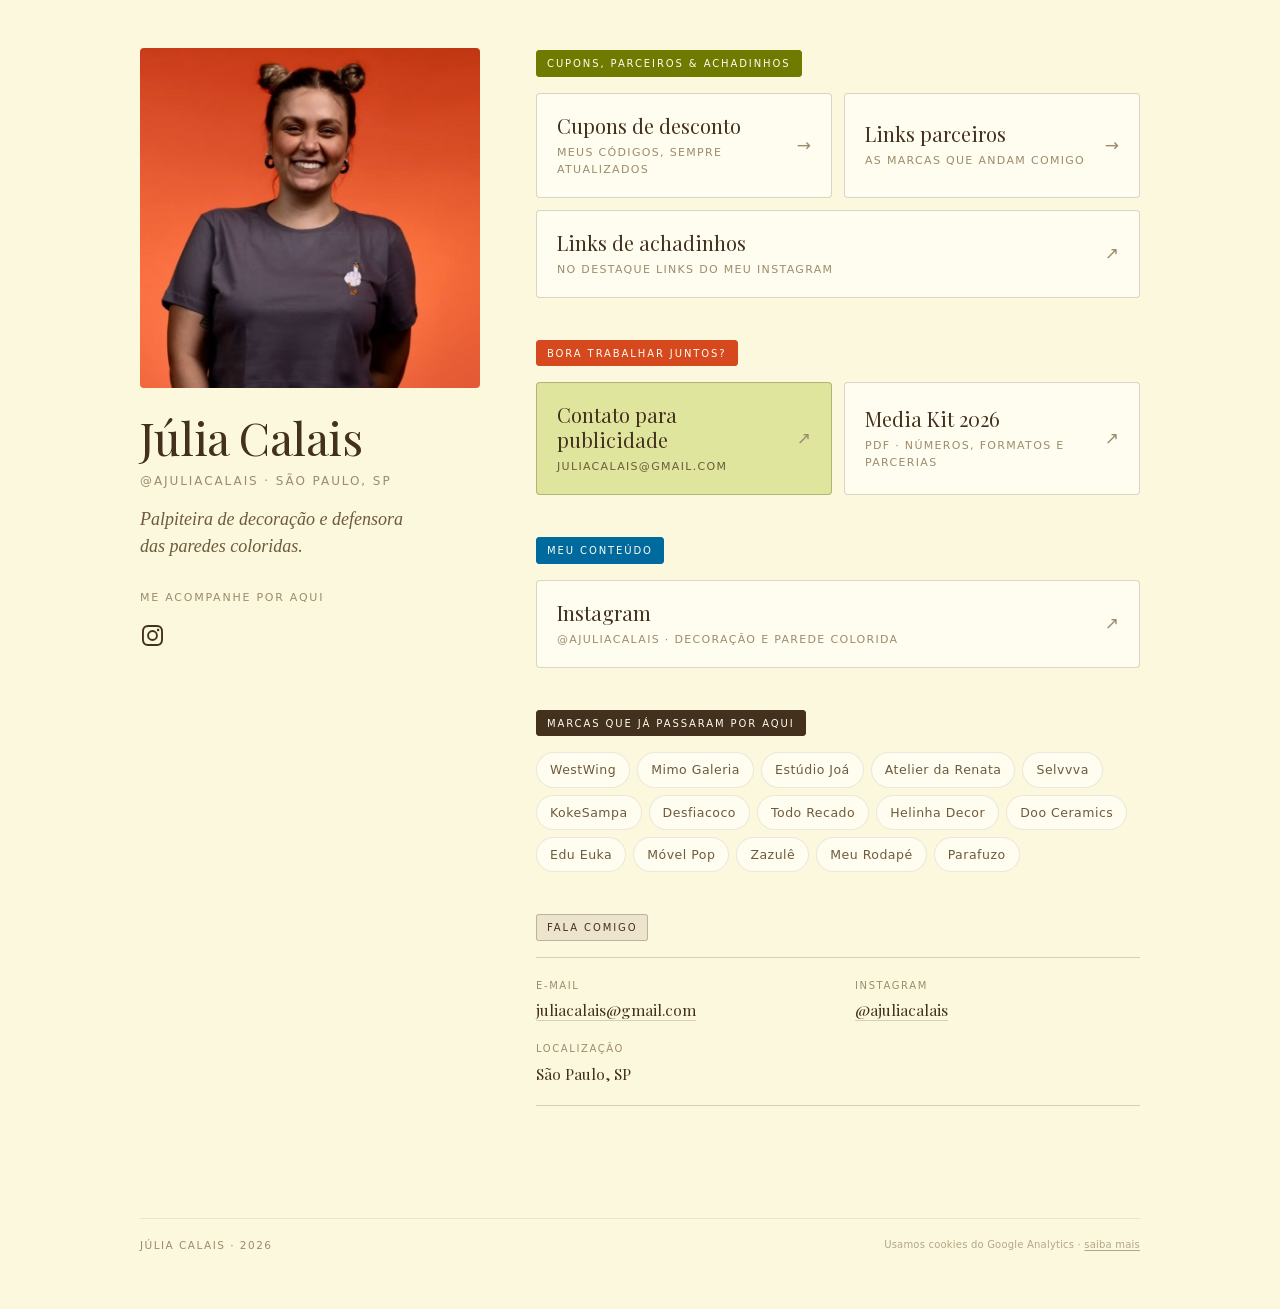
==== commit 32a61534: "Rodapé: aviso de cookies menor e mais apagado que a assinatura Co-Authored-By: Claude Opus 5 (1M con" ====
--- a/index.html
+++ b/index.html
@@ -219,7 +219,7 @@
 
   <footer class="foot">
     <span>Júlia Calais · 2026</span>
-    <span>Este site usa cookies do Google Analytics para medir visitas · <a href="https://policies.google.com/technologies/partner-sites?hl=pt-BR" target="_blank" rel="noopener">saiba mais</a></span>
+    <span class="foot__cookies">Usamos cookies do Google Analytics · <a href="https://policies.google.com/technologies/partner-sites?hl=pt-BR" target="_blank" rel="noopener">saiba mais</a></span>
   </footer>
 
 </div>
--- a/assets/styles.css
+++ b/assets/styles.css
@@ -319,7 +319,9 @@
   gap:16px;
   flex-wrap:wrap;
 }
-.foot a{color:inherit; text-underline-offset:2px}   /* aviso de cookies: discreto de propósito */
+/* aviso de cookies: menor e mais apagado que a assinatura, de propósito */
+.foot__cookies{font-size:10px; letter-spacing:.02em; text-transform:none; opacity:.75}
+.foot a{color:inherit; text-underline-offset:2px}
 .foot a:hover{color:var(--accent)}
 
 /* ═══════════════ PÁGINAS INTERNAS ═══════════════ */
